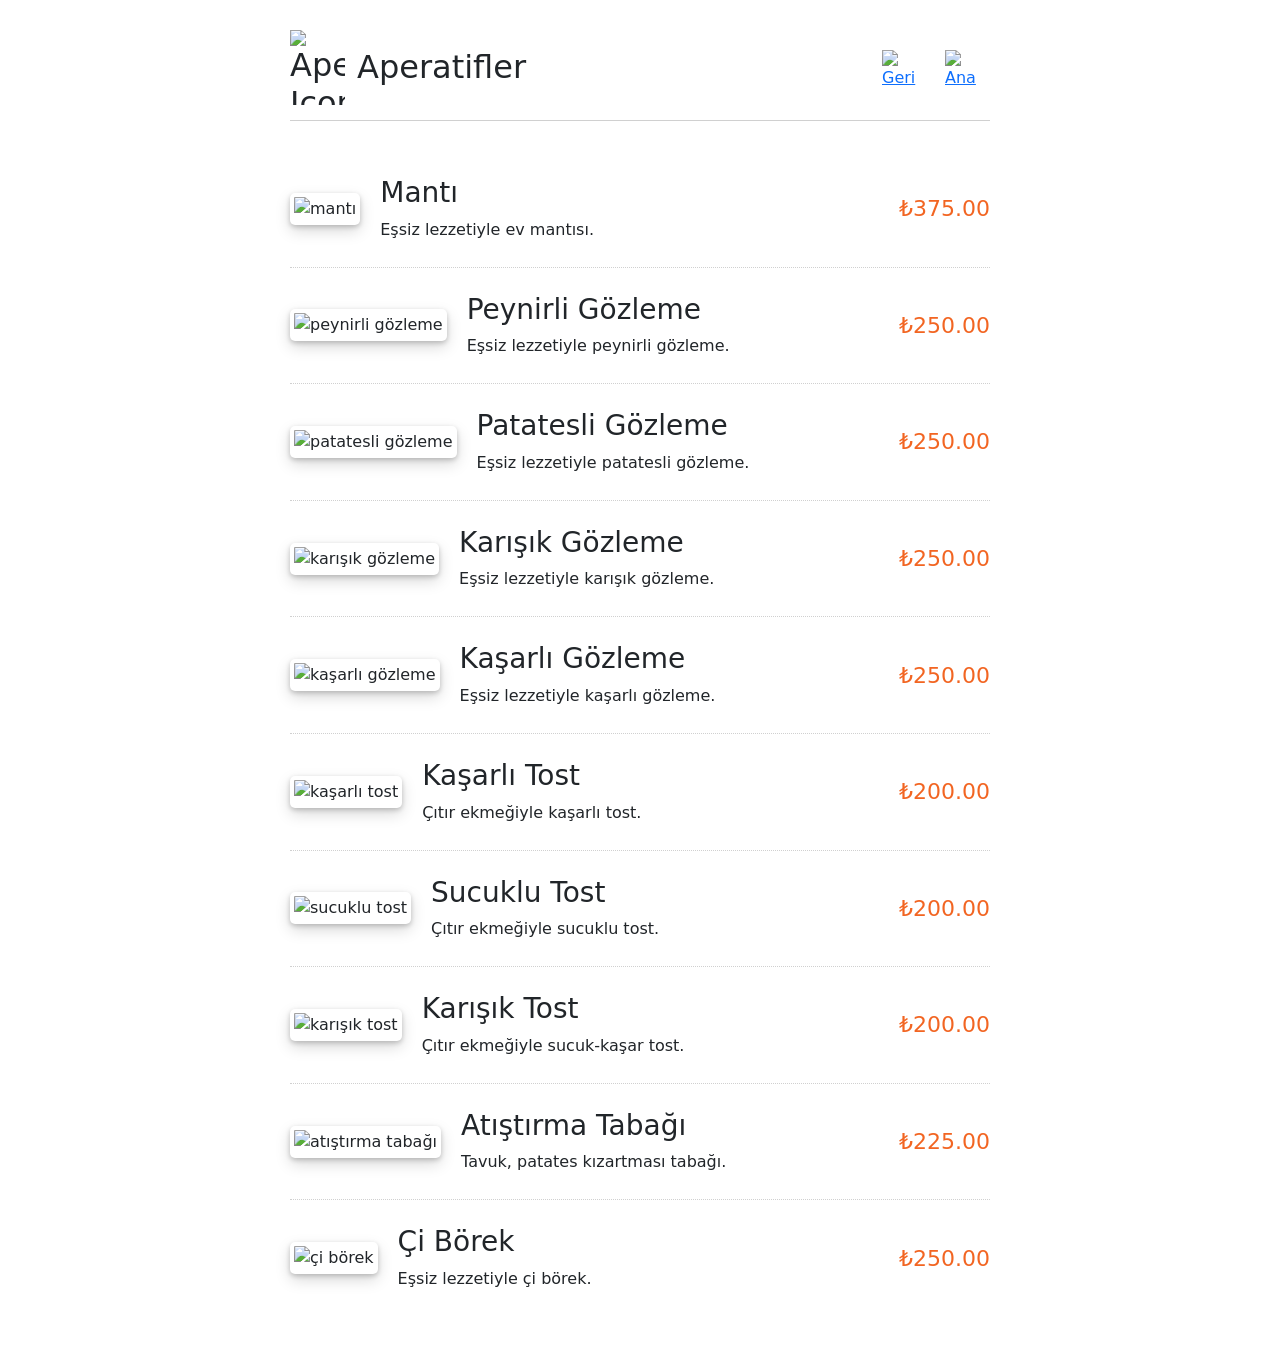
==== aperative-menu.html @ 2336a892 "Add files via upload" ====
<!DOCTYPE html>
<html lang="en">
<head>
    <meta charset="UTF-8">
    <meta name="viewport" content="width=device-width, initial-scale=1.0">

    <link href="https://cdn.jsdelivr.net/npm/bootstrap@5.3.0-alpha3/dist/css/bootstrap.min.css"
          rel="stylesheet"
          integrity="sha384-KK94CHFLLe+nY2dmCWGMq91rCGa5gtU4mk92HdvYe+M/SXH301p5ILy+dN9+nJOZ"
          crossorigin="anonymous">

    <title>Aperatifler</title>
    <link rel="icon" type="image/jpeg" href="static/images/bidemlik.jpg">

<style>
    /* Menü alanı */
    .fh5co-food-menu {
        max-width: 700px;
        margin: 30px auto;
        position: relative;
    }

    /* Menü başlığı */
    .fh5co-food-menu h2 {
        margin-bottom: 30px;
    }

    /* Drinks başlığı ve ikon */
    .fh5co-drinks {
        display: flex;
        align-items: center;
        gap: 12px;
    }

    /* Drinks ikonu */
    .fh5co-drinks img {
        width: 55px;
        height: 75px;
        object-fit: contain;
    }

    /* Liste */
    .fh5co-food-menu ul {
        list-style: none;
        padding: 0;
        margin: 0;
    }

    /* Her bir içecek */
    .fh5co-food-menu li {
        display: flex;
        justify-content: space-between;
        align-items: center;
        padding: 25px 0;
        border-bottom: 1px dotted #d0d0d0;
    }

    .fh5co-food-menu h2 {
        margin-bottom: 30px;
        padding-bottom: 15px;
        border-bottom: 1px solid #d0d0d0;
    }

    /* Son elemanın altında çizgi olmasın */
    .fh5co-food-menu li:last-child {
        border-bottom: none;
    }

    /* Sol taraftaki içerik */
    .fh5co-food-desc {
        display: flex;
        align-items: center;
    }

    /* Resim */
    .fh5co-food-desc figure {
        margin: 0 20px 0 0;
    }

    .fh5co-food-desc img {
        width: 110px;
        height: 75px;
        object-fit: cover;
        border-radius: 5px;

        background: #fff;
        padding: 4px;

        box-shadow:
            0 2px 5px rgba(0, 0, 0, 0.20),
            0 6px 15px rgba(0, 0, 0, 0.15);

        transition: transform 0.2s ease, box-shadow 0.2s ease;
    }

    /* Ürün adı */
    .fh5co-food-desc h3 {
        margin: 0 0 8px 0;
    }

    /* Açıklama */
    .fh5co-food-desc p {
        margin: 0;
    }

    /* Fiyat */
    .fh5co-food-pricing {
        color: #f26522;
        font-size: 22px;
        margin-left: 20px;
        white-space: nowrap;
    }

        .top-logos {
    position: absolute;
    top: 20px;
    right: 0;

    display: flex;
    align-items: center;
    gap: 18px;

    z-index: 10;
}

    .top-logos img {
        width: 45px;
        height: 45px;
        object-fit: contain;
        display: block;
    }

html, body {
    width: 100%;
    max-width: 100%;
    overflow-x: hidden;
}

@media (max-width: 576px) {

    .fh5co-food-menu {
        width: 100%;
        max-width: 100%;
        padding: 0 15px;
        margin: 20px auto;
        box-sizing: border-box;
    }

    .fh5co-food-menu li {
        width: 100%;
        max-width: 100%;
        display: flex;
        align-items: center;
        justify-content: space-between;
        gap: 10px;
        box-sizing: border-box;
    }

    .fh5co-food-desc {
        min-width: 0;
        flex: 1;
    }

    .fh5co-food-desc figure {
        flex-shrink: 0;
        margin-right: 12px;
    }

    .fh5co-food-desc img {
        width: 85px;
        height: 65px;
    }

    .fh5co-food-desc > div {
        min-width: 0;
    }

    .fh5co-food-desc h3 {
        font-size: 18px;
        word-break: break-word;
    }

    .fh5co-food-desc p {
        font-size: 14px;
        word-break: break-word;
    }

    .fh5co-food-pricing {
        flex-shrink: 0;
        font-size: 18px;
        margin-left: 5px;
        white-space: nowrap;
    }

    .fh5co-drinks {
        gap: 8px;
    }

    .fh5co-drinks img {
        width: 45px;
        height: 60px;
    }
}
</style>

</head>

<body>

    <div class="fh5co-food-menu to-animate-2 fadeIn animated">

            <!-- Sağ üst logolar -->
        <div class="top-logos">
            <a href="menu.html" title="Geri">
                <img src="static/images/left-arrow.png" alt="Geri">
            </a>

            <a href="index.html" title="Ana Sayfa">
                <img src="static/images/home.png" alt="Ana Sayfa">
            </a>
        </div>
        
        <h2 class="fh5co-drinks">
            <img src="static/images/aperatificon.png" alt="Aperatifler Icon">
            <span>Aperatifler</span>
        </h2>

        <ul>

            <li>
                <div class="fh5co-food-desc">
                    <figure>
                        <img src="static/images/manti.jpg"
                             class="img-responsive"
                             alt="mantı">
                    </figure>

                    <div>
                        <h3>Mantı</h3>
                        <p>Eşsiz lezzetiyle ev mantısı.</p>
                    </div>
                </div>

                <div class="fh5co-food-pricing">
                    ₺375.00
                </div>
            </li>


            <li>
                <div class="fh5co-food-desc">
                    <figure>
                        <img src="static/images/peynirli.png"
                             class="img-responsive"
                             alt="peynirli gözleme">
                    </figure>

                    <div>
                        <h3>Peynirli Gözleme</h3>
                        <p>Eşsiz lezzetiyle peynirli gözleme.</p>
                    </div>
                </div>

                <div class="fh5co-food-pricing">
                    ₺250.00
                </div>
            </li>


            <li>
                <div class="fh5co-food-desc">
                    <figure>
                        <img src="static/images/patatesli.png"
                             class="img-responsive"
                             alt="patatesli gözleme">
                    </figure>

                    <div>
                        <h3>Patatesli Gözleme</h3>
                        <p>Eşsiz lezzetiyle patatesli gözleme.</p>
                    </div>
                </div>

                <div class="fh5co-food-pricing">
                    ₺250.00
                </div>
            </li>


            <li>
                <div class="fh5co-food-desc">
                    <figure>
                        <img src="static/images/karisik.jpg"
                             class="img-responsive"
                             alt="karışık gözleme">
                    </figure>

                    <div>
                        <h3>Karışık Gözleme</h3>
                        <p>Eşsiz lezzetiyle karışık gözleme.</p>
                    </div>
                </div>

                <div class="fh5co-food-pricing">
                    ₺250.00
                </div>
            </li>

                        <li>
                <div class="fh5co-food-desc">
                    <figure>
                        <img src="static/images/kasarli.png"
                             class="img-responsive"
                             alt="kaşarlı gözleme">
                    </figure>

                    <div>
                        <h3>Kaşarlı Gözleme</h3>
                        <p>Eşsiz lezzetiyle kaşarlı gözleme.</p>
                    </div>
                </div>

                <div class="fh5co-food-pricing">
                    ₺250.00
                </div>
            </li>

                        <li>
                <div class="fh5co-food-desc">
                    <figure>
                        <img src="static/images/kasarlitost.jpg"
                             class="img-responsive"
                             alt="kaşarlı tost">
                    </figure>

                    <div>
                        <h3>Kaşarlı Tost</h3>
                        <p>Çıtır ekmeğiyle kaşarlı tost.</p>
                    </div>
                </div>

                <div class="fh5co-food-pricing">
                    ₺200.00
                </div>
            </li>

                        <li>
                <div class="fh5co-food-desc">
                    <figure>
                        <img src="static/images/sucuklutost.png"
                             class="img-responsive"
                             alt="sucuklu tost">
                    </figure>

                    <div>
                        <h3>Sucuklu Tost</h3>
                        <p>Çıtır ekmeğiyle sucuklu tost.</p>
                    </div>
                </div>

                <div class="fh5co-food-pricing">
                    ₺200.00
                </div>
            </li>

                        <li>
                <div class="fh5co-food-desc">
                    <figure>
                        <img src="static/images/karisiktost.jpg"
                             class="img-responsive"
                             alt="karışık tost">
                    </figure>

                    <div>
                        <h3>Karışık Tost</h3>
                        <p>Çıtır ekmeğiyle sucuk-kaşar tost.</p>
                    </div>
                </div>

                <div class="fh5co-food-pricing">
                    ₺200.00
                </div>
            </li>

                        <li>
                <div class="fh5co-food-desc">
                    <figure>
                        <img src="static/images/atistirma.jpg"
                             class="img-responsive"
                             alt="atıştırma tabağı">
                    </figure>

                    <div>
                        <h3>Atıştırma Tabağı</h3>
                        <p>Tavuk, patates kızartması tabağı.</p>
                    </div>
                </div>

                <div class="fh5co-food-pricing">
                    ₺225.00
                </div>
            </li>

                        <li>
                <div class="fh5co-food-desc">
                    <figure>
                        <img src="static/images/ciborek.png"
                             class="img-responsive"
                             alt="çi börek">
                    </figure>

                    <div>
                        <h3>Çi Börek</h3>
                        <p>Eşsiz lezzetiyle çi börek.</p>
                    </div>
                </div>

                <div class="fh5co-food-pricing">
                    ₺250.00
                </div>
            </li>


        </ul>

    </div>

</body>
</html>
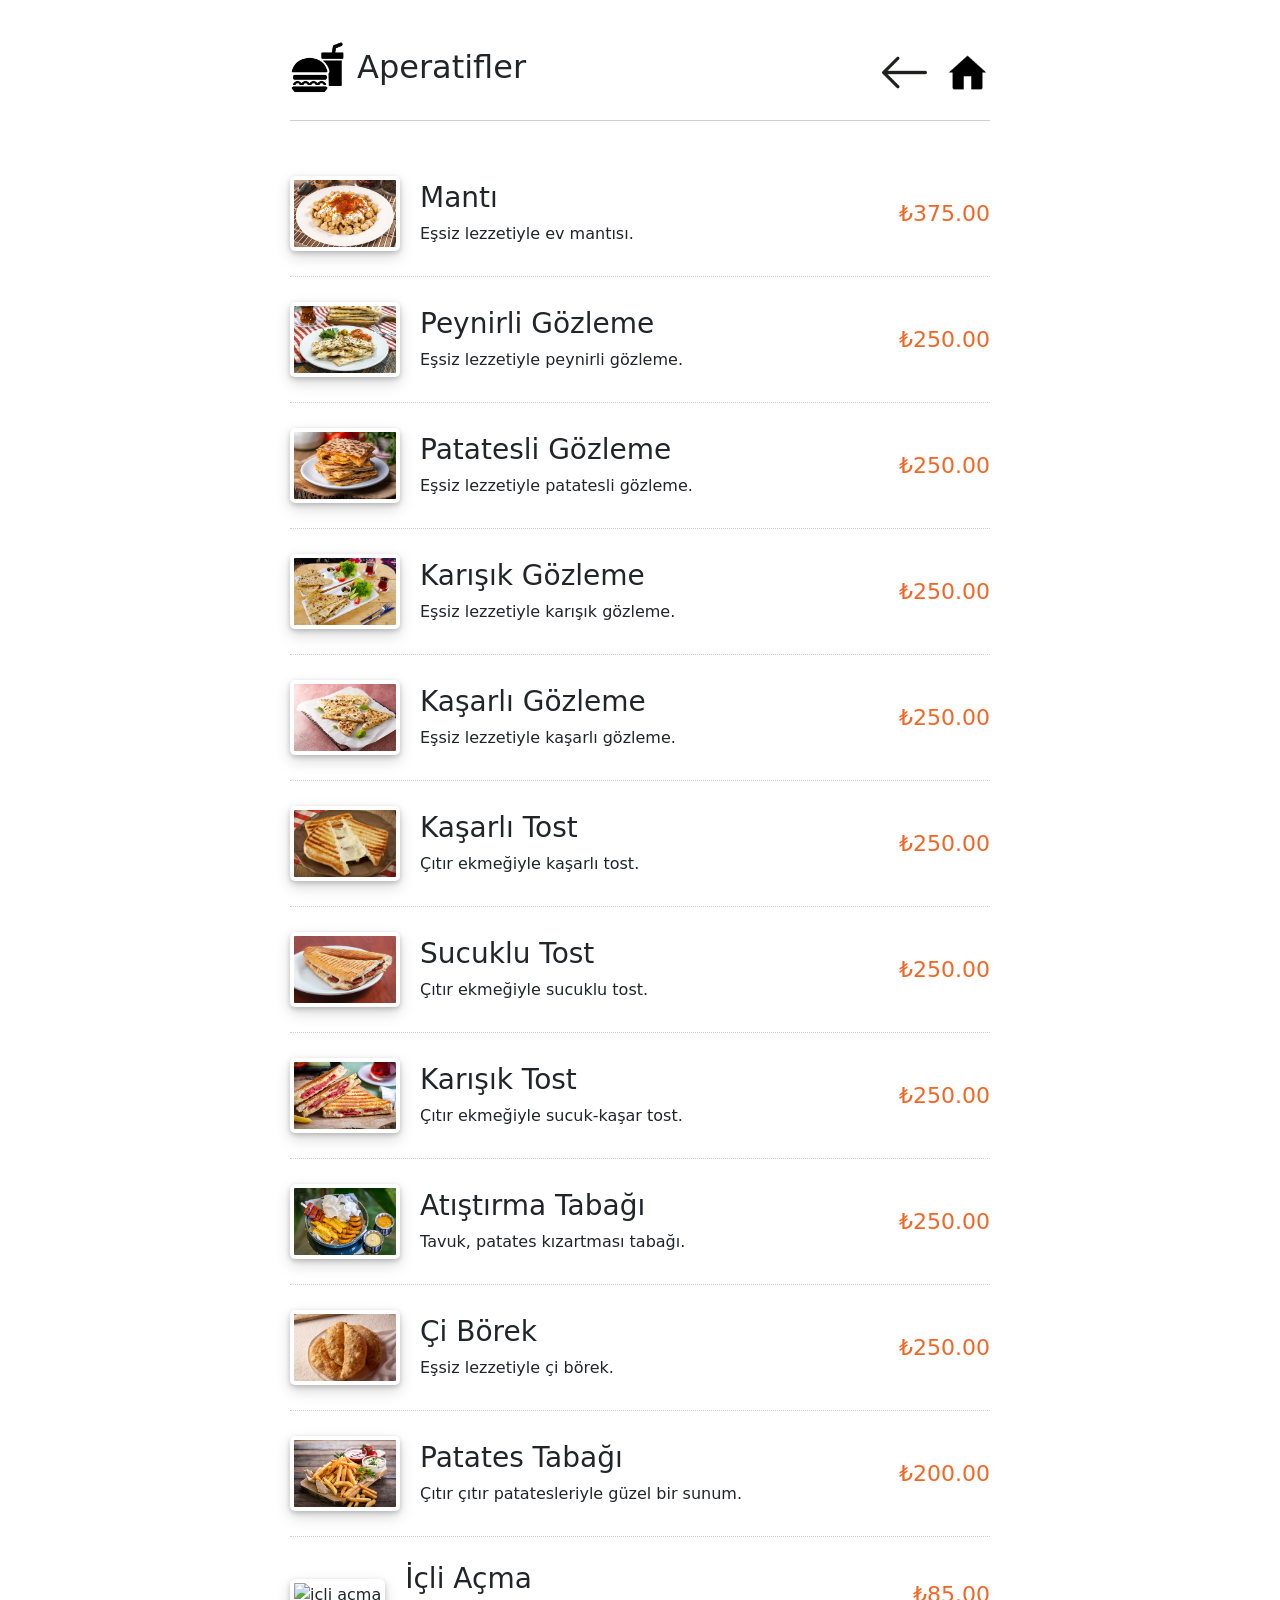
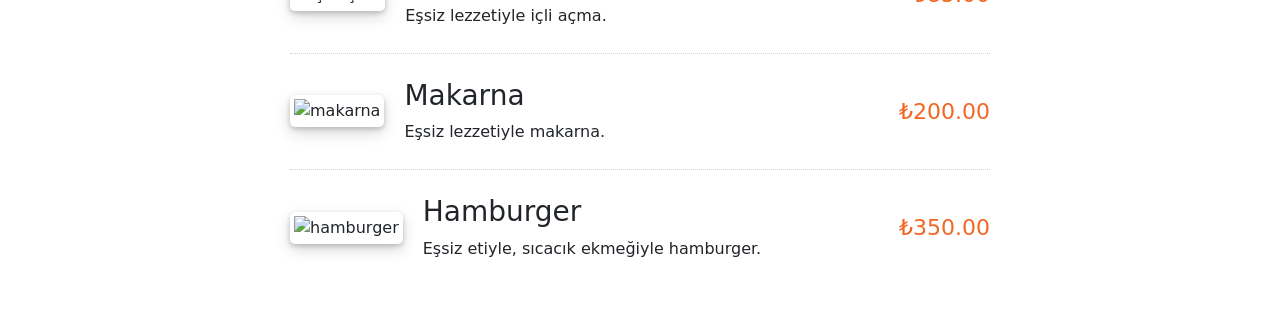
==== commit 407812a9: "Add files via upload" ====
--- a/aperative-menu.html
+++ b/aperative-menu.html
@@ -340,7 +340,7 @@
                 </div>
 
                 <div class="fh5co-food-pricing">
-                    ₺200.00
+                    ₺250.00
                 </div>
             </li>
 
@@ -359,7 +359,7 @@
                 </div>
 
                 <div class="fh5co-food-pricing">
-                    ₺200.00
+                    ₺250.00
                 </div>
             </li>
 
@@ -378,7 +378,7 @@
                 </div>
 
                 <div class="fh5co-food-pricing">
-                    ₺200.00
+                    ₺250.00
                 </div>
             </li>
 
@@ -397,7 +397,7 @@
                 </div>
 
                 <div class="fh5co-food-pricing">
-                    ₺225.00
+                    ₺250.00
                 </div>
             </li>
 
@@ -420,7 +420,81 @@
                 </div>
             </li>
 
-
+            <li>
+                <div class="fh5co-food-desc">
+                    <figure>
+                        <img src="static/images/patates.jpg"
+                             class="img-responsive"
+                             alt="patates">
+                    </figure>
+
+                    <div>
+                        <h3>Patates Tabağı</h3>
+                        <p>Çıtır çıtır patatesleriyle güzel bir sunum.</p>
+                    </div>
+                </div>
+
+                <div class="fh5co-food-pricing">
+                    ₺200.00
+                </div>
+            </li>
+
+            <li>
+                <div class="fh5co-food-desc">
+                    <figure>
+                        <img src="static/images/icliacma.jpg"
+                             class="img-responsive"
+                             alt="içli açma">
+                    </figure>
+
+                    <div>
+                        <h3>İçli Açma</h3>
+                        <p>Eşsiz lezzetiyle içli açma.</p>
+                    </div>
+                </div>
+
+                <div class="fh5co-food-pricing">
+                    ₺85.00
+                </div>
+            </li>
+
+            <li>
+                <div class="fh5co-food-desc">
+                    <figure>
+                        <img src="static/images/makarna.jpg"
+                             class="img-responsive"
+                             alt="makarna">
+                    </figure>
+
+                    <div>
+                        <h3>Makarna</h3>
+                        <p>Eşsiz lezzetiyle makarna.</p>
+                    </div>
+                </div>
+
+                <div class="fh5co-food-pricing">
+                    ₺200.00
+                </div>
+            </li>
+
+            <li>
+                <div class="fh5co-food-desc">
+                    <figure>
+                        <img src="static/images/hamburger.png"
+                             class="img-responsive"
+                             alt="hamburger">
+                    </figure>
+
+                    <div>
+                        <h3>Hamburger</h3>
+                        <p>Eşsiz etiyle, sıcacık ekmeğiyle hamburger.</p>
+                    </div>
+                </div>
+
+                <div class="fh5co-food-pricing">
+                    ₺350.00
+                </div>
+            </li>
         </ul>
 
     </div>
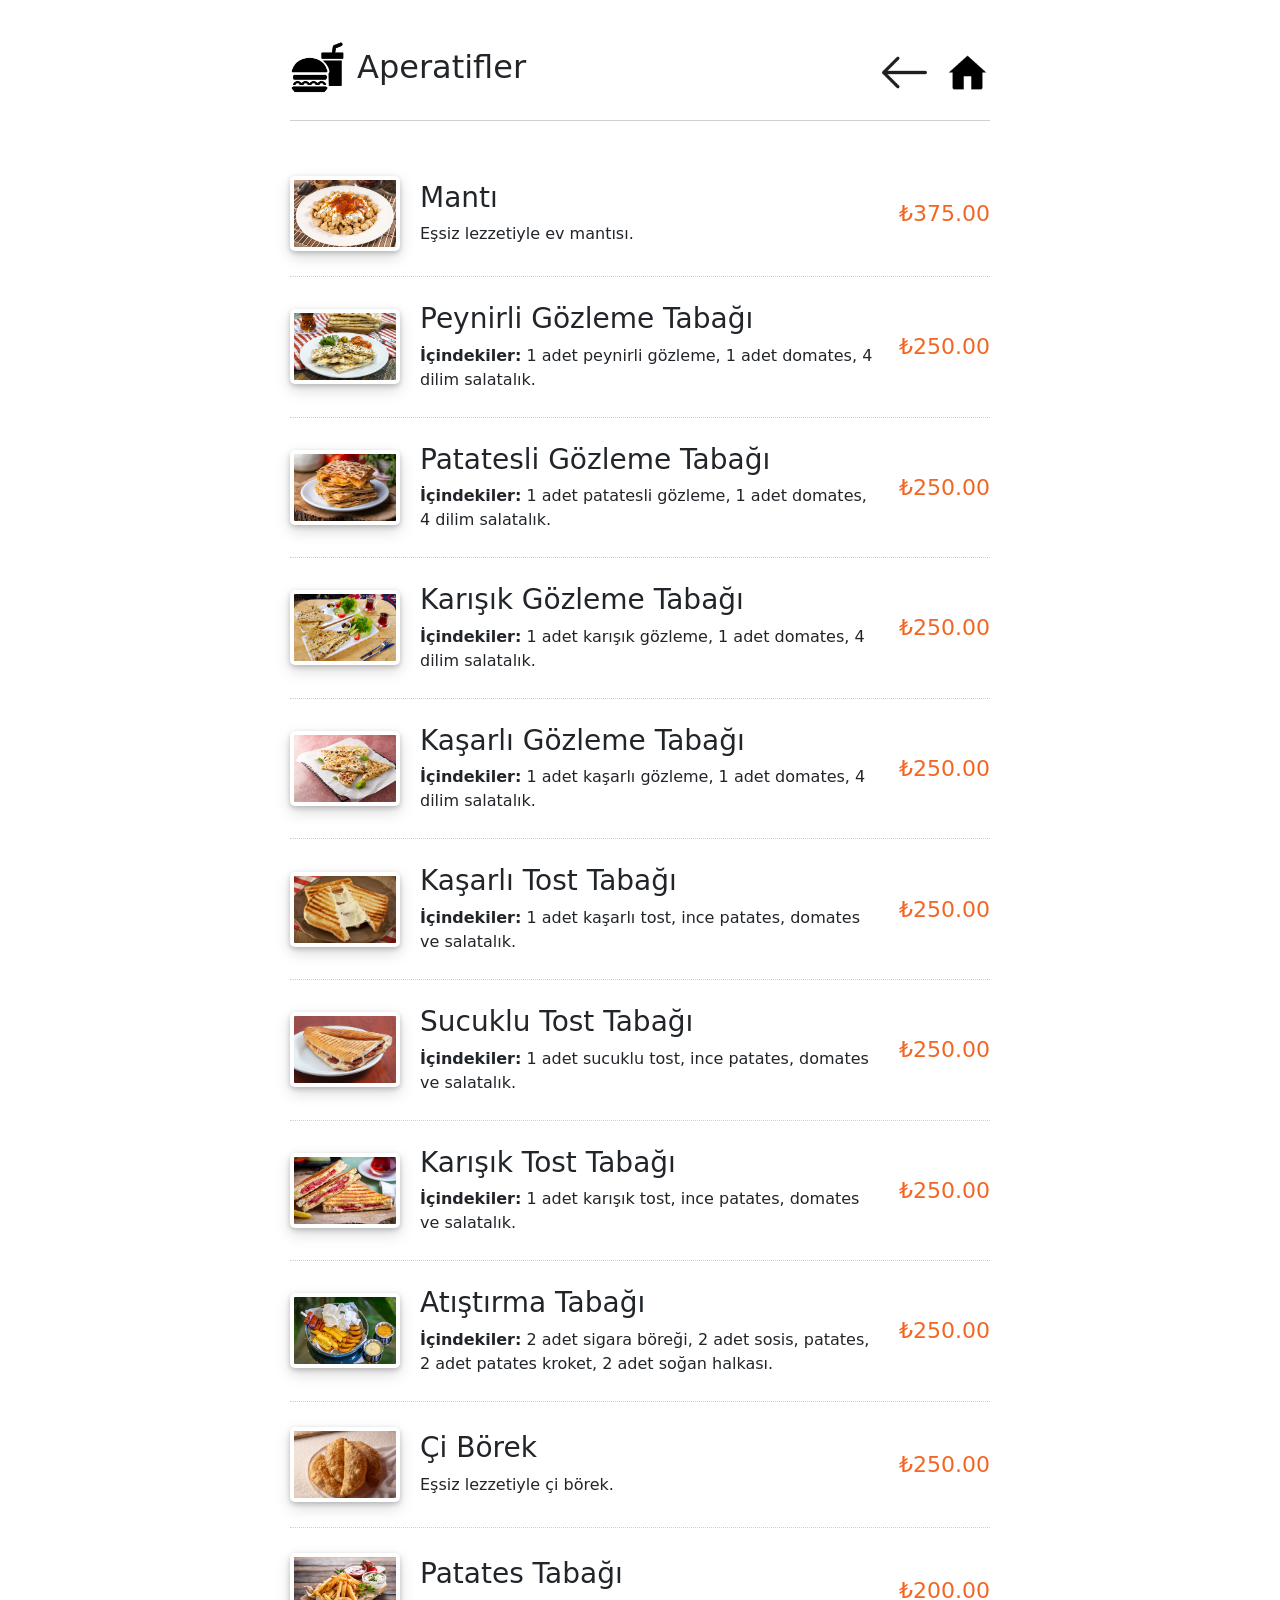
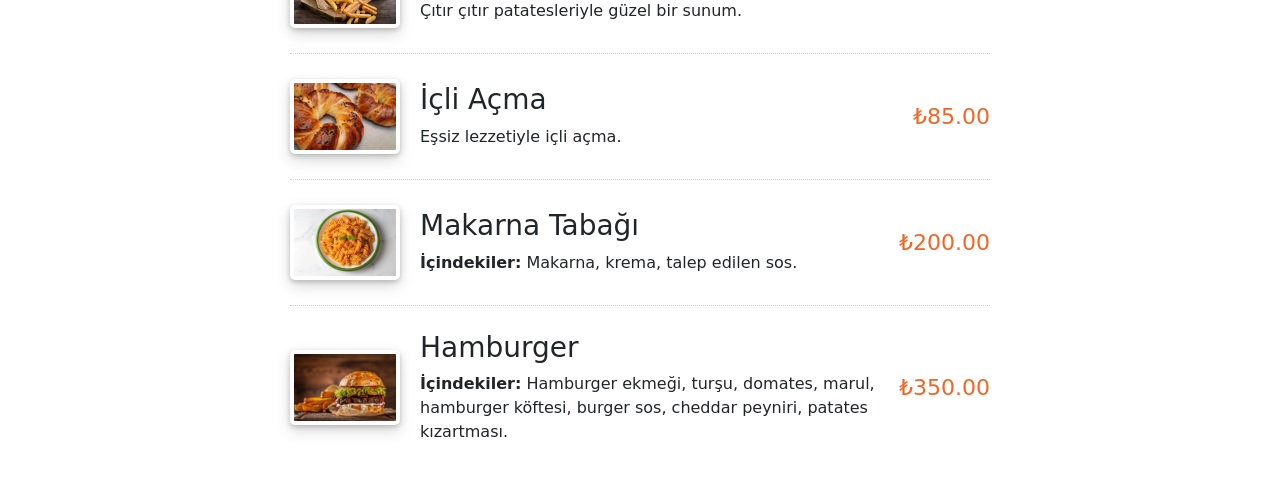
==== commit de14e5bc: "Revise aperatif-menu with item details and prices Updated menu items with detailed descriptions and " ====
--- a/aperative-menu.html
+++ b/aperative-menu.html
@@ -256,8 +256,8 @@
                     </figure>
 
                     <div>
-                        <h3>Peynirli Gözleme</h3>
-                        <p>Eşsiz lezzetiyle peynirli gözleme.</p>
+                        <h3>Peynirli Gözleme Tabağı</h3>
+                        <p><b>İçindekiler:</b> 1 adet peynirli gözleme, 1 adet domates, 4 dilim salatalık.</p>
                     </div>
                 </div>
 
@@ -276,8 +276,8 @@
                     </figure>
 
                     <div>
-                        <h3>Patatesli Gözleme</h3>
-                        <p>Eşsiz lezzetiyle patatesli gözleme.</p>
+                        <h3>Patatesli Gözleme Tabağı</h3>
+                        <p><b>İçindekiler:</b> 1 adet patatesli gözleme, 1 adet domates, 4 dilim salatalık.</p>
                     </div>
                 </div>
 
@@ -296,8 +296,8 @@
                     </figure>
 
                     <div>
-                        <h3>Karışık Gözleme</h3>
-                        <p>Eşsiz lezzetiyle karışık gözleme.</p>
+                        <h3>Karışık Gözleme Tabağı</h3>
+                        <p><b>İçindekiler:</b> 1 adet karışık gözleme, 1 adet domates, 4 dilim salatalık.</p>
                     </div>
                 </div>
 
@@ -315,8 +315,8 @@
                     </figure>
 
                     <div>
-                        <h3>Kaşarlı Gözleme</h3>
-                        <p>Eşsiz lezzetiyle kaşarlı gözleme.</p>
+                        <h3>Kaşarlı Gözleme Tabağı</h3>
+                        <p><b>İçindekiler:</b> 1 adet kaşarlı gözleme, 1 adet domates, 4 dilim salatalık.</p>
                     </div>
                 </div>
 
@@ -334,8 +334,8 @@
                     </figure>
 
                     <div>
-                        <h3>Kaşarlı Tost</h3>
-                        <p>Çıtır ekmeğiyle kaşarlı tost.</p>
+                        <h3>Kaşarlı Tost Tabağı</h3>
+                        <p><b>İçindekiler:</b> 1 adet kaşarlı tost, ince patates, domates ve salatalık.</p>
                     </div>
                 </div>
 
@@ -353,8 +353,8 @@
                     </figure>
 
                     <div>
-                        <h3>Sucuklu Tost</h3>
-                        <p>Çıtır ekmeğiyle sucuklu tost.</p>
+                        <h3>Sucuklu Tost Tabağı</h3>
+                        <p><b>İçindekiler:</b> 1 adet sucuklu tost, ince patates, domates ve salatalık.</p>
                     </div>
                 </div>
 
@@ -372,8 +372,8 @@
                     </figure>
 
                     <div>
-                        <h3>Karışık Tost</h3>
-                        <p>Çıtır ekmeğiyle sucuk-kaşar tost.</p>
+                        <h3>Karışık Tost Tabağı</h3>
+                        <p><b>İçindekiler:</b> 1 adet karışık tost, ince patates, domates ve salatalık.</p>
                     </div>
                 </div>
 
@@ -392,7 +392,7 @@
 
                     <div>
                         <h3>Atıştırma Tabağı</h3>
-                        <p>Tavuk, patates kızartması tabağı.</p>
+                        <p><b>İçindekiler:</b> 2 adet sigara böreği, 2 adet sosis, patates, 2 adet patates kroket, 2 adet soğan halkası.</p>
                     </div>
                 </div>
 
@@ -467,8 +467,8 @@
                     </figure>
 
                     <div>
-                        <h3>Makarna</h3>
-                        <p>Eşsiz lezzetiyle makarna.</p>
+                        <h3>Makarna Tabağı</h3>
+                        <p><b>İçindekiler:</b> Makarna, krema, talep edilen sos.</p>
                     </div>
                 </div>
 
@@ -487,7 +487,7 @@
 
                     <div>
                         <h3>Hamburger</h3>
-                        <p>Eşsiz etiyle, sıcacık ekmeğiyle hamburger.</p>
+                        <p><b>İçindekiler:</b> Hamburger ekmeği, turşu, domates, marul, hamburger köftesi, burger sos, cheddar peyniri, patates kızartması.</p>
                     </div>
                 </div>
 
@@ -500,4 +500,4 @@
     </div>
 
 </body>
-</html>+</html>
